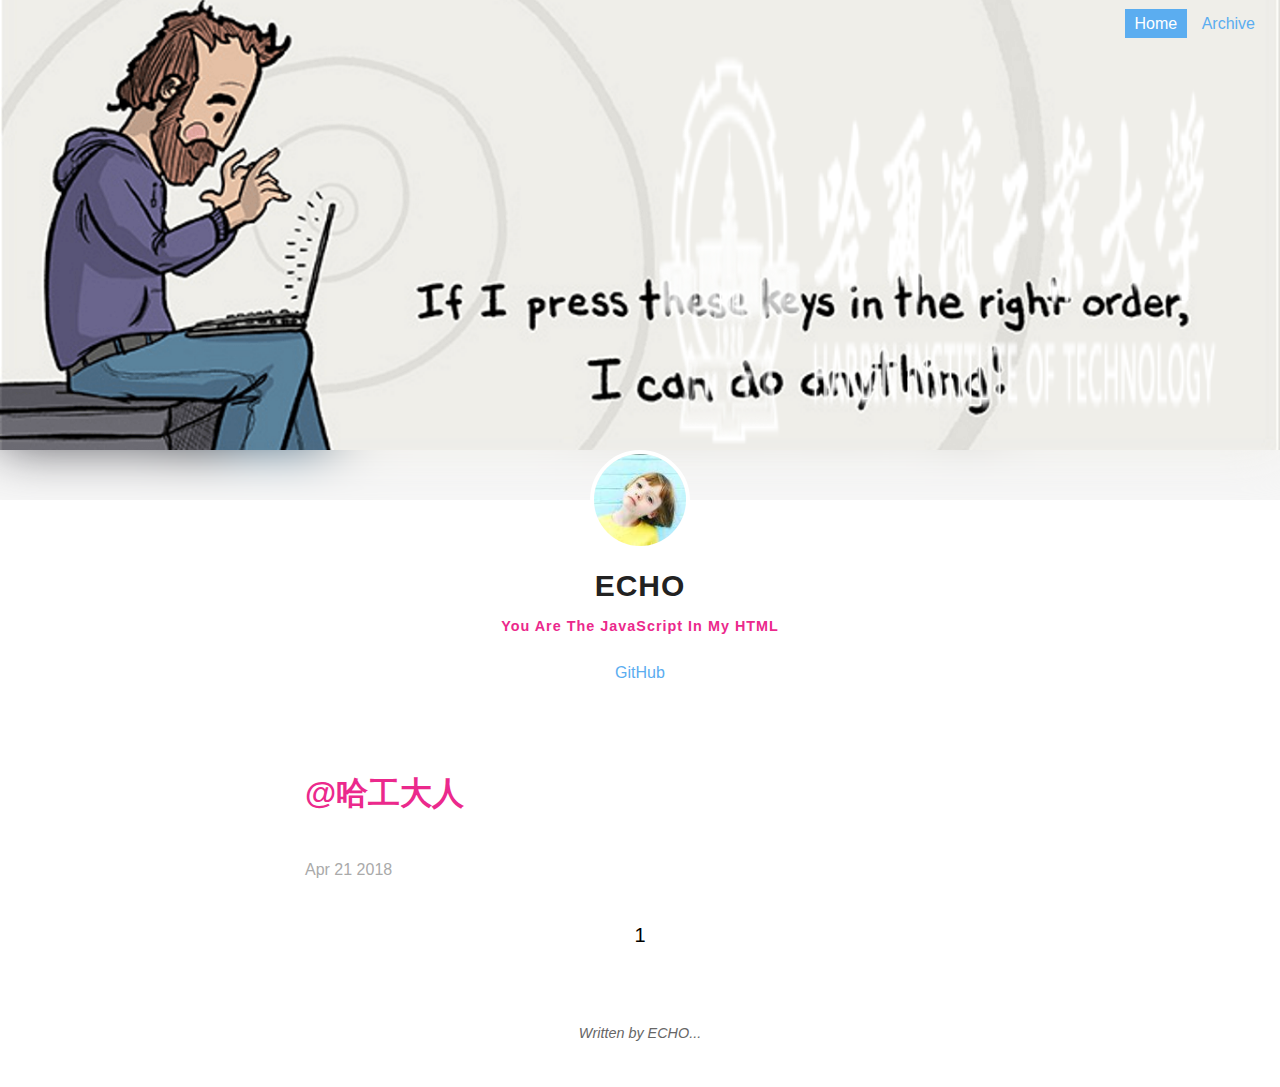
==== index.html @ df864188 "Update index.html" ====
<!DOCTYPE html>
<html>
<head>
  <meta charset="utf-8">
  <title>ECHO</title>
  <meta name="viewport" content="width=device-width, initial-scale=1, maximum-scale=1">
  <link rel="shortcut icon" href="/favicon.ico">
  <link rel="stylesheet" href="/css/app.css">
  
  
</head>
  <style type="text/css">
	.tmp{
		width: 100%;
		margin: 0 auto;
		color: #EB298C;
		text-align:center; 
	}
</style>

<body>
<!--   <div class="tmp">
	<h3> You Are The JavaScript In My HTML </h3>
  </div> -->
  <nav class="app-nav" >
  
    
      <a class="active" href="/.">home</a>
    
  
       
      <a href="/archives">archive</a>
    
    
  
</nav>

  <header class="app-header">
  <section class="banner">
 <!--   <div class="placeholder"> </div> -->
<!--
-->
<div id="move"><!--<img src="/images/mousemove.png" class="image">--></div>
    <img
      class="banner-small"
      data-src="/images/banner-large.png"
      src="/images/banner-small.png"
      alt="banner"
    >
  </section>
<audio autoplay = "autoplay" src="media/cfc.mp3" id="song" onended="change()"></audio>
  <section class="description">
    <img class="avatar" src="/images/head.jpeg" alt="avatar" />
    <h1 class="title"> ECHO </h1>
    <h3 class="subtitle"> You Are The JavaScript In My HTML </h3>
  </section>

  <ul class="social-list">
    <a href="https://github.com/logincat">GitHub</a>
  </ul>
</header>

<main class="index">
  
    <article>
      <h1 class="article-title" style="color:#EB298C">
        <a href="/2018/04/21/hello-world/">@哈工大人</a>
      </h1>
      <div class="article-entry">
        
      </div>

      <div class="article-meta">
        <span class="article-date">Apr 21 2018</span>
      </div>
    </article>
  

  <nav class="page-nav">
  <span class="page-number current">1</span>
</nav>

</main>

<footer class="app-footer">
  <p>
    Written by
    <a href="https://github.com/DrakeLeung/hexo-theme-again">
      ECHO...
    </a>
  </p>
</footer>
<canvas class="fireworks" style="position: fixed; left: 0px; top: 0px; z-index: 2147483647; pointer-events: none; width: 1366px; height: 150px;" width="2732" height="300"></canvas>
<script type="text/javascript" src="jq.js"></script>
<script type="text/javascript" src="shubiaotexiao.js"></script>
<script src="/js/app.js"></script>
<script src="/js/mousemove.js"></script>
<script src="/js/musicloop.js"></script>

</body>
</html>
---- css/app.css ----
* {
  box-sizing: border-box; }

html, body {
  height: 100%;
  width: 100%; }

html {
  font-size: 16px; }

body {
  margin: 0;
  font-family: PingFang SC, Verdana, Helvetica Neue, Microsoft Yahei, Hiragino Sans GB, Microsoft Sans Serif, WenQuanYi Micro Hei, sans-serif;
  -webkit-font-smoothing: antialiased; }

a {
  text-decoration: none;
  color: inherit; }

/* https://github.com/twitter/twemoji#inline-styles */
img.emoji {
  height: 1em;
  width: 1em;
  margin: 0 .05em 0 .1em;
  vertical-align: -0.2em; }

.grid {
  display: flex;
  align-items: center; }

.grid-item {
  flex: 1; }

.app-nav {
  position: absolute;
  top: 0;
  right: 0;
  margin: 15px; }
  .app-nav a {
    color: #5badf0;
    text-transform: capitalize;
    padding: 6px 10px; }
  .app-nav .active {
    background-color: #5badf0;
    color: #fff; }

.app-header {
  text-align: center; }
  .app-header .banner {
    position: relative;
    overflow: hidden;
    z-index: -1024;
    background-color: #f6f6f6;
    background-size: cover;
    background-repeat: no-repeat; }
    .app-header .banner .placeholder {
      padding-bottom: 33.3%; }
    .app-header .banner img {
      position: absolute;
      top: 0;
      left: 0;
      width: 100%;
      opacity: 0;
      transition: opacity 2s linear; }
    .app-header .banner img.loaded {
      opacity: 1; }
    .app-header .banner .banner-small {
      filter: blur(50px);
      -webkit-filter: blur(25px); }
  .app-header #move {
    margin: 0 auto;
    width: 650px;
    height: 500px;
    float: right;
    z-index: 100;
    position: relative;
    background-image: url("../images/mousemove.png");
    background-size: 100% 100%;
    transform: translate(0px, 0px); }
  .app-header .description .avatar {
    width: 100px;
    height: 100px;
    margin-top: -50px;
    border-radius: 50%;
    border: 4px solid #fff; }
  .app-header .description .title {
    font-size: 1.875rem;
    font-weight: 600;
    letter-spacing: 1px;
    color: #222;
    margin: 0;
    padding: 15px; }
  .app-header .description .subtitle {
    margin: 0;
    letter-spacing: 1px;
    font-size: .9rem;
    color: #EB298C;
    padding-bottom: 15px; }
  .app-header .social-list {
    margin: 0;
    margin-top: 15px;
    padding: 0;
    list-style: none; }
  .app-header .social-list a {
    color: #5badf0;
    padding: 8px 12px; }

main.index {
  max-width: 700px;
  margin: 0 auto;
  padding: 15px; }
  main.index article {
    margin-top: 45px; }
  main.index .article-entry {
    padding: 15px 0 30px 0; }
  main.index .article-title {
    margin: 0;
    padding-top: 30px;
    text-transform: capitalize; }
  main.index .article-date {
    color: #aaa; }
  main.index .page-nav {
    text-align: center;
    margin-top: 45px;
    font-size: 1.25rem; }
    main.index .page-nav .page-number {
      padding: 5px;
      color: #5badf0; }
    main.index .page-nav .current {
      color: inherit; }
    main.index .page-nav .extend {
      padding: 0 15px;
      color: #5badf0; }

main.archive {
  max-width: 500px;
  padding: 90px 15px 0 15px;
  margin: 0 auto; }
  main.archive article {
    margin-top: 30px; }
  main.archive .article-title {
    margin: 0;
    font-size: 1.2rem;
    text-transform: capitalize; }
  main.archive .article-meta {
    padding-left: 30px; }
    main.archive .article-meta .article-date {
      color: #aaa; }
  main.archive .page-nav {
    text-align: center;
    margin-top: 90px;
    font-size: 1.25rem; }
    main.archive .page-nav .page-number {
      padding: 5px;
      color: #5badf0; }
    main.archive .page-nav .current {
      color: inherit; }
    main.archive .page-nav .extend {
      padding: 0 15px;
      color: #5badf0; }

main.post {
  max-width: 700px;
  margin: 0 auto;
  padding: 15px; }
  main.post article {
    padding-top: 45px;
    line-height: 1.7; }
  main.post .article-entry {
    margin-top: 75px;
    /* * markdown it -> anchors in config.yml */ }
    main.post .article-entry > h2, main.post .article-entry > h3, main.post .article-entry > h4, main.post .article-entry > h5, main.post .article-entry > h6 {
      margin-bottom: 1rem; }
    main.post .article-entry > h2 {
      margin-top: 3rem; }
    main.post .article-entry > h3 {
      margin-top: 2rem; }
    main.post .article-entry > h4 {
      margin-top: 1.5rem; }
    main.post .article-entry a {
      color: #5badf0; }
    main.post .article-entry a.header-anchor {
      margin-right: .5rem;
      display: none; }
    main.post .article-entry > h2 a.header-anchor {
      display: inline; }
    main.post .article-entry > h3:hover .header-anchor,
    main.post .article-entry > h4:hover .header-anchor,
    main.post .article-entry > h5:hover .header-anchor,
    main.post .article-entry > h6:hover .header-anchor {
      display: inline; }
    main.post .article-entry img {
      max-width: 700px; }
  main.post .article-title {
    margin: 0;
    text-align: center;
    text-transform: capitalize;
    padding-top: 30px; }
  main.post .article-date {
    text-align: center;
    text-transform: uppercase;
    letter-spacing: 2px;
    color: #aaa; }
  main.post .article-comment {
    margin-top: 90px; }

.app-footer {
  height: 80px;
  margin-top: 45px;
  padding: 15px;
  text-align: center;
  color: #666;
  font-size: .9rem; }
  .app-footer p {
    margin: 0;
    padding: 3px;
    font-style: italic; }
  .app-footer a {
    color: #666; }

.page {
  max-width: 700px;
  margin: 0 auto;
  padding: 15px;
  padding-top: 90px;
  line-height: 1.7; }
  .page h1, .page h2 {
    border-bottom: 1px solid #eee;
    margin-top: 2.5rem;
    padding-bottom: .3rem; }
  .page h2 {
    font-size: 1.75rem; }
  .page a {
    color: #5badf0; }
  .page li {
    margin-left: 15px; }

.sharing {
  margin: 90px 0;
  padding: 15px 0;
  border-top: 1px solid #ddd;
  border-bottom: 1px solid #ddd; }
  .sharing .profile .avatar {
    padding: 15px;
    width: 70px;
    height: 70px;
    border-radius: 50%; }
  .sharing .profile .title {
    margin: 0;
    font-style: italic;
    font-size: 1rem; }
  .sharing .profile .subtitle {
    margin: 0;
    padding: 5px 0;
    font-size: .8rem;
    font-style: italic;
    color: #999; }
  .sharing .share-btns > p {
    margin: 15px;
    color: #EB298C;
    font-style: italic;
    text-transform: capitalize; }

.code-block, .article-entry pre, .article-entry .highlight {
  background: #2d2d2d;
  margin: 1.6rem 0;
  padding: 3rem 1.8rem;
  border-style: solid;
  border-width: 1px 0;
  overflow: auto;
  color: #ccc;
  line-height: 20px; }

.line-numbers, .article-entry .highlight .gutter pre {
  color: #666;
  font-size: 0.9rem; }

.article-entry pre, .article-entry code {
  font-family: "Source Code Pro", Consolas, Monaco, Menlo, monospace; }

.article-entry code {
  background: rgba(0, 0, 0, 0.07);
  color: #EB298C;
  padding: 2px 3px;
  border-radius: 2px; }

.article-entry pre code {
  background: none;
  text-shadow: none;
  padding: 0; }

.article-entry blockquote {
  color: #aaa;
  margin: 2.5rem 1rem;
  padding: 0 0 0 30px;
  border-left: 4px solid #aaa; }
  .article-entry blockquote p {
    margin: 0; }

.article-entry table {
  margin: 15px 0;
  border-collapse: collapse; }
  .article-entry table tr {
    border-top: 1px solid #ccc;
    background-color: #fff; }
  .article-entry table th, .article-entry table td {
    border: 1px solid #ddd;
    padding: 6px 13px; }

.article-entry .highlight pre {
  border: none;
  margin: 0;
  padding: 0; }

.article-entry .highlight table {
  margin: 0;
  width: auto; }

.article-entry .highlight td {
  border: none;
  padding: 0; }

.article-entry .highlight tr {
  border: 0; }

.article-entry .highlight figcaption {
  font-size: 0.85em;
  color: #999;
  line-height: 1em;
  margin-bottom: 1em; }
  .article-entry .highlight figcaption a {
    float: right; }

.article-entry .highlight .gutter pre {
  text-align: right;
  padding-right: 20px; }

.article-entry .highlight .line {
  height: 20px; }

pre .comment,
pre .title {
  color: #999; }

pre .variable,
pre .attribute,
pre .tag,
pre .regexp,
pre .ruby .constant,
pre .xml .tag, pre .title,
pre .xml .pi,
pre .xml .doctype,
pre .html .doctype,
pre .css .id,
pre .css .class,
pre .css .pseudo {
  color: #f2777a; }

pre .number,
pre .preprocessor,
pre .built_in,
pre .literal,
pre .params,
pre .constant {
  color: #f99157; }

pre .class,
pre .ruby .class .title,
pre .css .rules .attribute {
  color: #99cc99; }

pre .string,
pre .value,
pre .inheritance,
pre .header,
pre .ruby .symbol,
pre .xml .cdata {
  color: #99cc99; }

pre .css .hexcolor {
  color: #66cccc; }

pre .function,
pre .python .decorator,
pre .python .title,
pre .ruby .function .title,
pre .ruby .title .keyword,
pre .perl .sub,
pre .javascript .title,
pre .coffeescript .title {
  color: #6699cc; }

pre .keyword,
pre .javascript .function {
  color: #cc99cc; }

.back-to-home {
  position: absolute;
  top: 0;
  right: 0;
  margin: 15px;
  padding: 8px 12px;
  background-color: #5badf0;
  color: #fff;
  text-align: center;
  font-size: .9rem; }
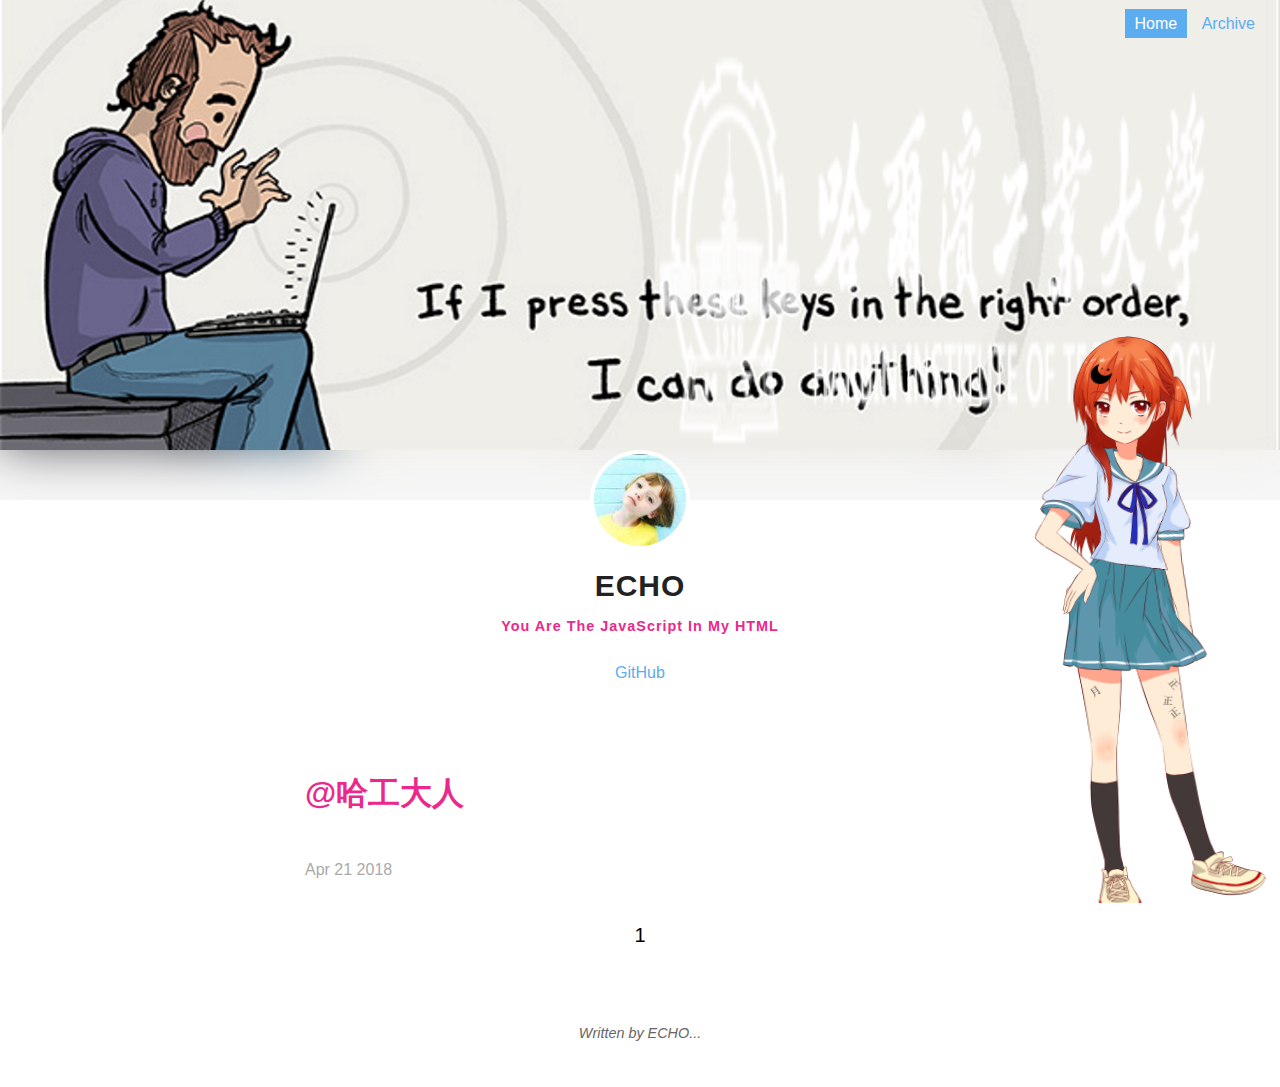
==== commit e0916ee3: "Update index.html" ====
--- a/index.html
+++ b/index.html
@@ -6,7 +6,7 @@
   <meta name="viewport" content="width=device-width, initial-scale=1, maximum-scale=1">
   <link rel="shortcut icon" href="/favicon.ico">
   <link rel="stylesheet" href="/css/app.css">
-  
+  <link rel="stylesheet" href="/css/style.css" />
   
 </head>
   <style type="text/css">
@@ -90,12 +90,20 @@
     </a>
   </p>
 </footer>
+<div class="waifu">
+    <div class="waifu-tips"></div>
+    <canvas id="live2d" width="280" height="570" class="live2d"></canvas>
+</div>
 <canvas class="fireworks" style="position: fixed; left: 0px; top: 0px; z-index: 2147483647; pointer-events: none; width: 1366px; height: 150px;" width="2732" height="300"></canvas>
-<script type="text/javascript" src="jq.js"></script>
-<script type="text/javascript" src="shubiaotexiao.js"></script>
+<script type="text/javascript" src="/js/jq.js"></script>
+<script type="text/javascript" src="/js/shubiaotexiao.js"></script>
 <script src="/js/app.js"></script>
 <script src="/js/mousemove.js"></script>
 <script src="/js/musicloop.js"></script>
-
+<script type="text/javascript" src="/js/live2d.js"></script>
+<script type="text/javascript" src="/js/waifu-tips.js"></script>
+<script type="text/javascript">
+    loadlive2d("live2d", "/model/model.json");
+</script>
 </body>
 </html>
--- a/css/style.css
+++ b/css/style.css
@@ -0,0 +1,255 @@
+.waifu {
+    position: fixed;
+    bottom: 0;
+    right: 0;
+    z-index: 1;
+    font-size: 0;
+    transition: all .3s ease-in-out;
+    -webkit-transform: translateY(3px);
+    transform: translateY(3px);
+}
+.waifu:hover {
+    -webkit-transform: translateY(0);
+    transform: translateY(0);
+}
+@media (max-width: 768px) {
+    .waifu {
+        display: none;
+    }
+}
+.waifu-tips {
+    z-index: 9999;
+    opacity: 0;
+    width: 250px;
+    height: 70px;
+    margin: -20px 20px;
+    padding: 5px 10px;
+    border: 1px solid rgba(224, 186, 140, 0.62);
+    border-radius: 12px;
+    background-color: rgba(236, 217, 188, 0.5);
+    box-shadow: 0 3px 15px 2px rgba(191, 158, 118, 0.2);
+    font-size: 12px;
+    text-overflow: ellipsis;
+    overflow: hidden;
+    position: absolute;
+    animation-delay: 5s;
+    animation-duration: 50s;
+    animation-iteration-count: infinite;
+    animation-name: shake;
+    animation-timing-function: ease-in-out;
+}
+.waifu #live2d{
+    position: relative;
+}
+
+@keyframes shake {
+    2% {
+        transform: translate(0.5px, -1.5px) rotate(-0.5deg);
+    }
+
+    4% {
+        transform: translate(0.5px, 1.5px) rotate(1.5deg);
+    }
+
+    6% {
+        transform: translate(1.5px, 1.5px) rotate(1.5deg);
+    }
+
+    8% {
+        transform: translate(2.5px, 1.5px) rotate(0.5deg);
+    }
+
+    10% {
+        transform: translate(0.5px, 2.5px) rotate(0.5deg);
+    }
+
+    12% {
+        transform: translate(1.5px, 1.5px) rotate(0.5deg);
+    }
+
+    14% {
+        transform: translate(0.5px, 0.5px) rotate(0.5deg);
+    }
+
+    16% {
+        transform: translate(-1.5px, -0.5px) rotate(1.5deg);
+    }
+
+    18% {
+        transform: translate(0.5px, 0.5px) rotate(1.5deg);
+    }
+
+    20% {
+        transform: translate(2.5px, 2.5px) rotate(1.5deg);
+    }
+
+    22% {
+        transform: translate(0.5px, -1.5px) rotate(1.5deg);
+    }
+
+    24% {
+        transform: translate(-1.5px, 1.5px) rotate(-0.5deg);
+    }
+
+    26% {
+        transform: translate(1.5px, 0.5px) rotate(1.5deg);
+    }
+
+    28% {
+        transform: translate(-0.5px, -0.5px) rotate(-0.5deg);
+    }
+
+    30% {
+        transform: translate(1.5px, -0.5px) rotate(-0.5deg);
+    }
+
+    32% {
+        transform: translate(2.5px, -1.5px) rotate(1.5deg);
+    }
+
+    34% {
+        transform: translate(2.5px, 2.5px) rotate(-0.5deg);
+    }
+
+    36% {
+        transform: translate(0.5px, -1.5px) rotate(0.5deg);
+    }
+
+    38% {
+        transform: translate(2.5px, -0.5px) rotate(-0.5deg);
+    }
+
+    40% {
+        transform: translate(-0.5px, 2.5px) rotate(0.5deg);
+    }
+
+    42% {
+        transform: translate(-1.5px, 2.5px) rotate(0.5deg);
+    }
+
+    44% {
+        transform: translate(-1.5px, 1.5px) rotate(0.5deg);
+    }
+
+    46% {
+        transform: translate(1.5px, -0.5px) rotate(-0.5deg);
+    }
+
+    48% {
+        transform: translate(2.5px, -0.5px) rotate(0.5deg);
+    }
+
+    50% {
+        transform: translate(-1.5px, 1.5px) rotate(0.5deg);
+    }
+
+    52% {
+        transform: translate(-0.5px, 1.5px) rotate(0.5deg);
+    }
+
+    54% {
+        transform: translate(-1.5px, 1.5px) rotate(0.5deg);
+    }
+
+    56% {
+        transform: translate(0.5px, 2.5px) rotate(1.5deg);
+    }
+
+    58% {
+        transform: translate(2.5px, 2.5px) rotate(0.5deg);
+    }
+
+    60% {
+        transform: translate(2.5px, -1.5px) rotate(1.5deg);
+    }
+
+    62% {
+        transform: translate(-1.5px, 0.5px) rotate(1.5deg);
+    }
+
+    64% {
+        transform: translate(-1.5px, 1.5px) rotate(1.5deg);
+    }
+
+    66% {
+        transform: translate(0.5px, 2.5px) rotate(1.5deg);
+    }
+
+    68% {
+        transform: translate(2.5px, -1.5px) rotate(1.5deg);
+    }
+
+    70% {
+        transform: translate(2.5px, 2.5px) rotate(0.5deg);
+    }
+
+    72% {
+        transform: translate(-0.5px, -1.5px) rotate(1.5deg);
+    }
+
+    74% {
+        transform: translate(-1.5px, 2.5px) rotate(1.5deg);
+    }
+
+    76% {
+        transform: translate(-1.5px, 2.5px) rotate(1.5deg);
+    }
+
+    78% {
+        transform: translate(-1.5px, 2.5px) rotate(0.5deg);
+    }
+
+    80% {
+        transform: translate(-1.5px, 0.5px) rotate(-0.5deg);
+    }
+
+    82% {
+        transform: translate(-1.5px, 0.5px) rotate(-0.5deg);
+    }
+
+    84% {
+        transform: translate(-0.5px, 0.5px) rotate(1.5deg);
+    }
+
+    86% {
+        transform: translate(2.5px, 1.5px) rotate(0.5deg);
+    }
+
+    88% {
+        transform: translate(-1.5px, 0.5px) rotate(1.5deg);
+    }
+
+    90% {
+        transform: translate(-1.5px, -0.5px) rotate(-0.5deg);
+    }
+
+    92% {
+        transform: translate(-1.5px, -1.5px) rotate(1.5deg);
+    }
+
+    94% {
+        transform: translate(0.5px, 0.5px) rotate(-0.5deg);
+    }
+
+    96% {
+        transform: translate(2.5px, -0.5px) rotate(-0.5deg);
+    }
+
+    98% {
+        transform: translate(-1.5px, -1.5px) rotate(-0.5deg);
+    }
+
+    0%, 100% {
+        transform: translate(0, 0) rotate(0);
+    }
+}
+
+.frameworks{
+    position: fixed;
+    left: 0px; 
+    top: 0px; 
+    z-index: 2147483647; 
+    pointer-events: none; 
+    width: 100%; 
+    height: 100%;
+}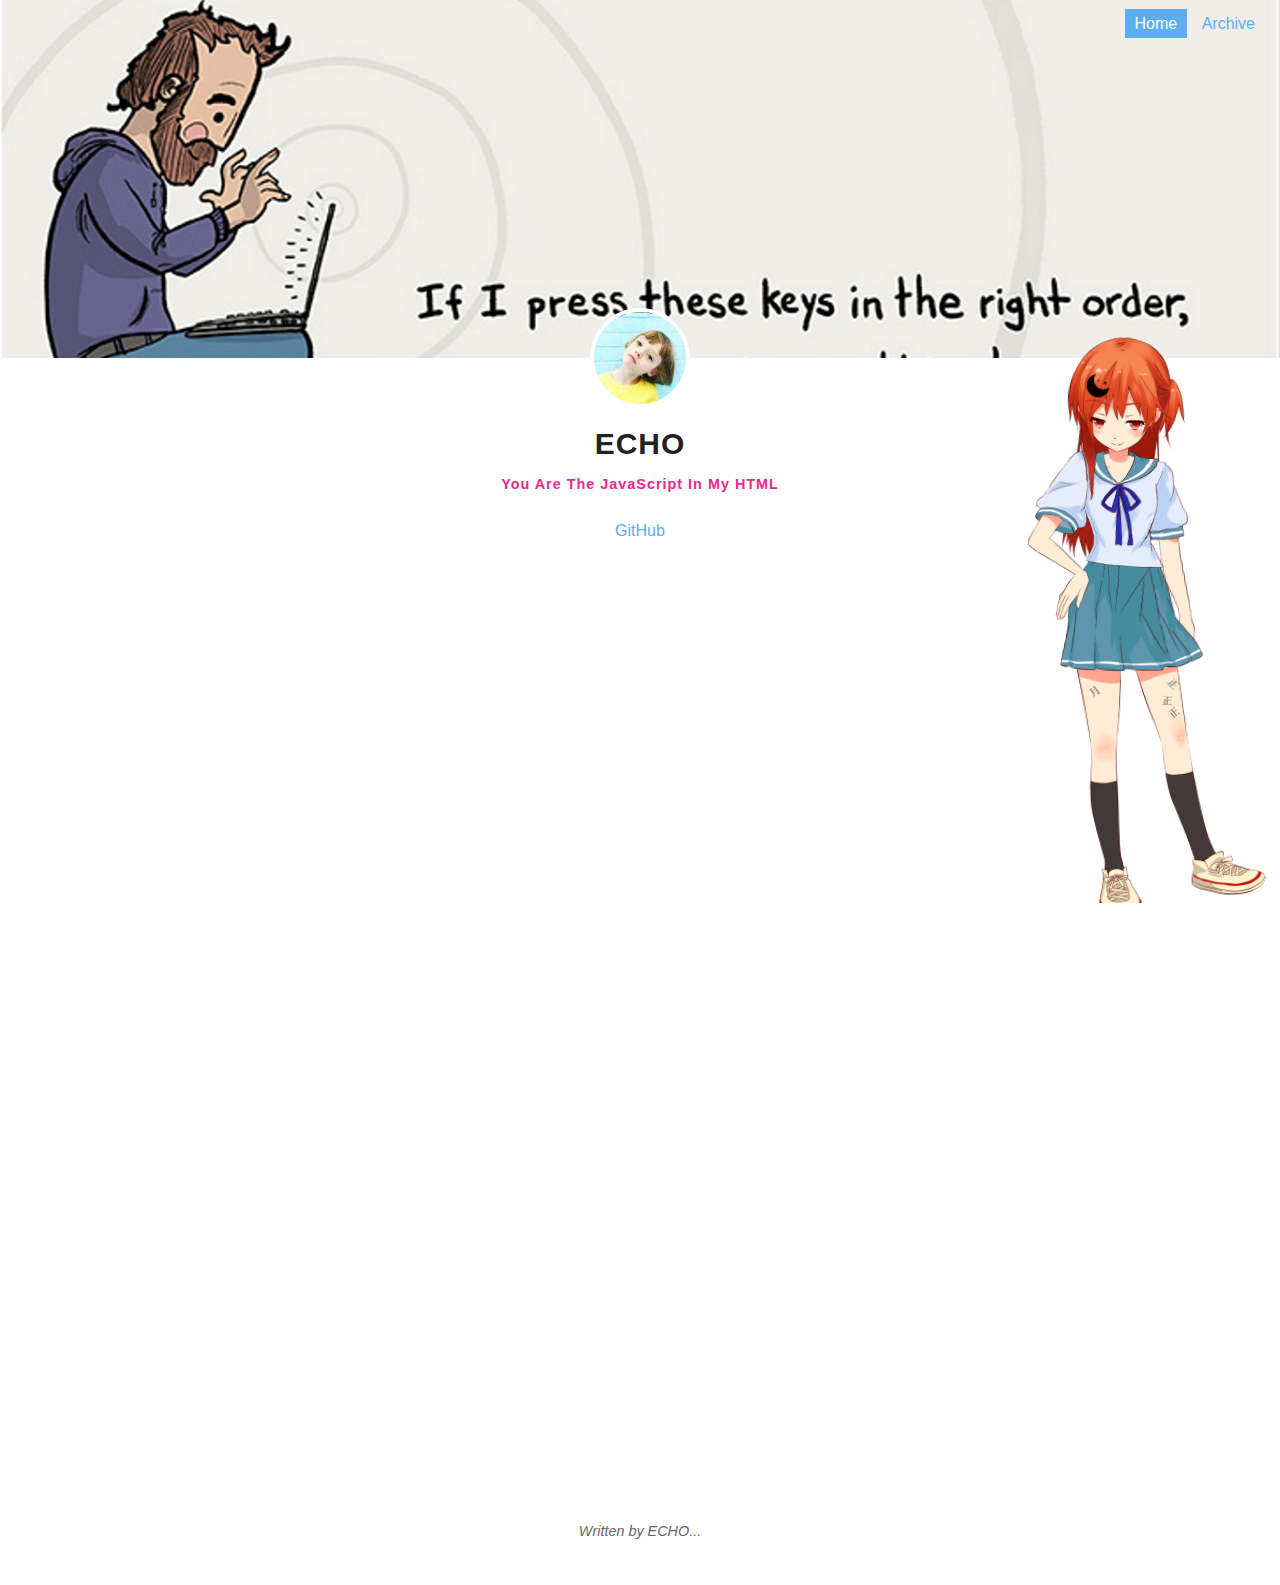
==== commit ea08577a: "Update index.html" ====
--- a/index.html
+++ b/index.html
@@ -16,6 +16,12 @@
 		color: #EB298C;
 		text-align:center; 
 	}
+.resume{
+    margin: 20px auto;
+    width: 880px;
+    height: 900px;
+    background: url("/images/resume.jpg") no-repeat;
+  }
 </style>
 
 <body>
@@ -59,7 +65,7 @@
     <a href="https://github.com/logincat">GitHub</a>
   </ul>
 </header>
-
+<!--
 <main class="index">
   
     <article>
@@ -81,7 +87,10 @@
 </nav>
 
 </main>
-
+-->
+<div class="resume">
+  
+</div>
 <footer class="app-footer">
   <p>
     Written by
--- a/css/app.css
+++ b/css/app.css
@@ -70,11 +70,11 @@
   .app-header #move {
     margin: 0 auto;
     width: 650px;
-    height: 500px;
+    height: 358px;
     float: right;
     z-index: 100;
     position: relative;
-    background-image: url("../images/mousemove.png");
+    background-image: url("");
     background-size: 100% 100%;
     transform: translate(0px, 0px); }
   .app-header .description .avatar {
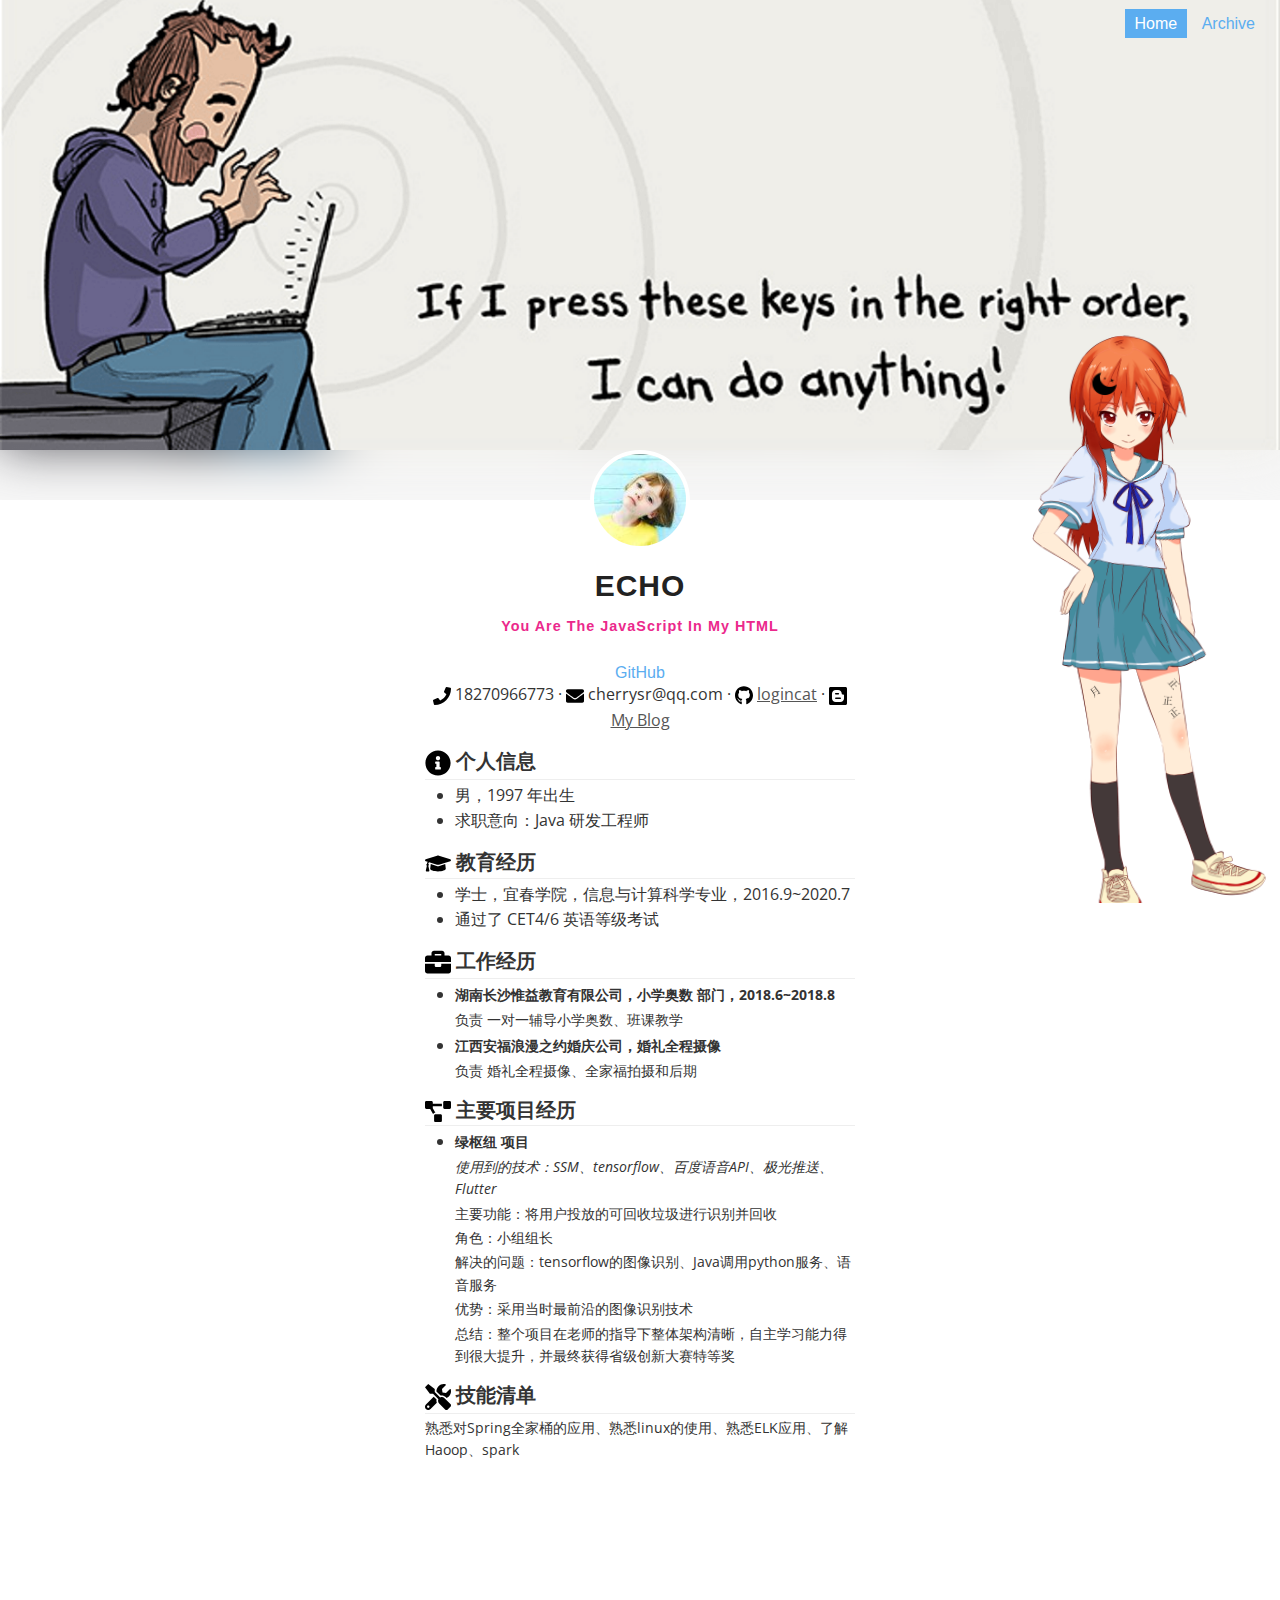
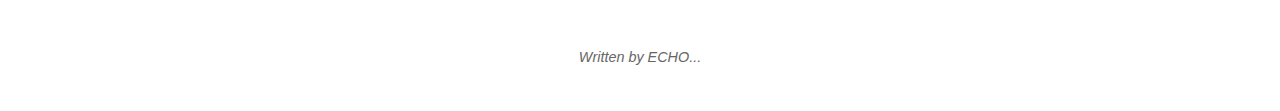
==== commit 78118270: "Update index.html" ====
--- a/index.html
+++ b/index.html
@@ -88,9 +88,12 @@
 
 </main>
 -->
-<div class="resume">
+<!-- <div class="resume">
   
-</div>
+</div> -->
+<center>
+	<iframe src="resume.html" width="550px" height="900px"  frameborder="no" border="0" marginwidth="0" marginheight="0" scrolling="no" allowtransparency="yes"></iframe>
+</center>
 <footer class="app-footer">
   <p>
     Written by
--- a/css/app.css
+++ b/css/app.css
@@ -70,7 +70,7 @@
   .app-header #move {
     margin: 0 auto;
     width: 650px;
-    height: 358px;
+    height: 500px;
     float: right;
     z-index: 100;
     position: relative;
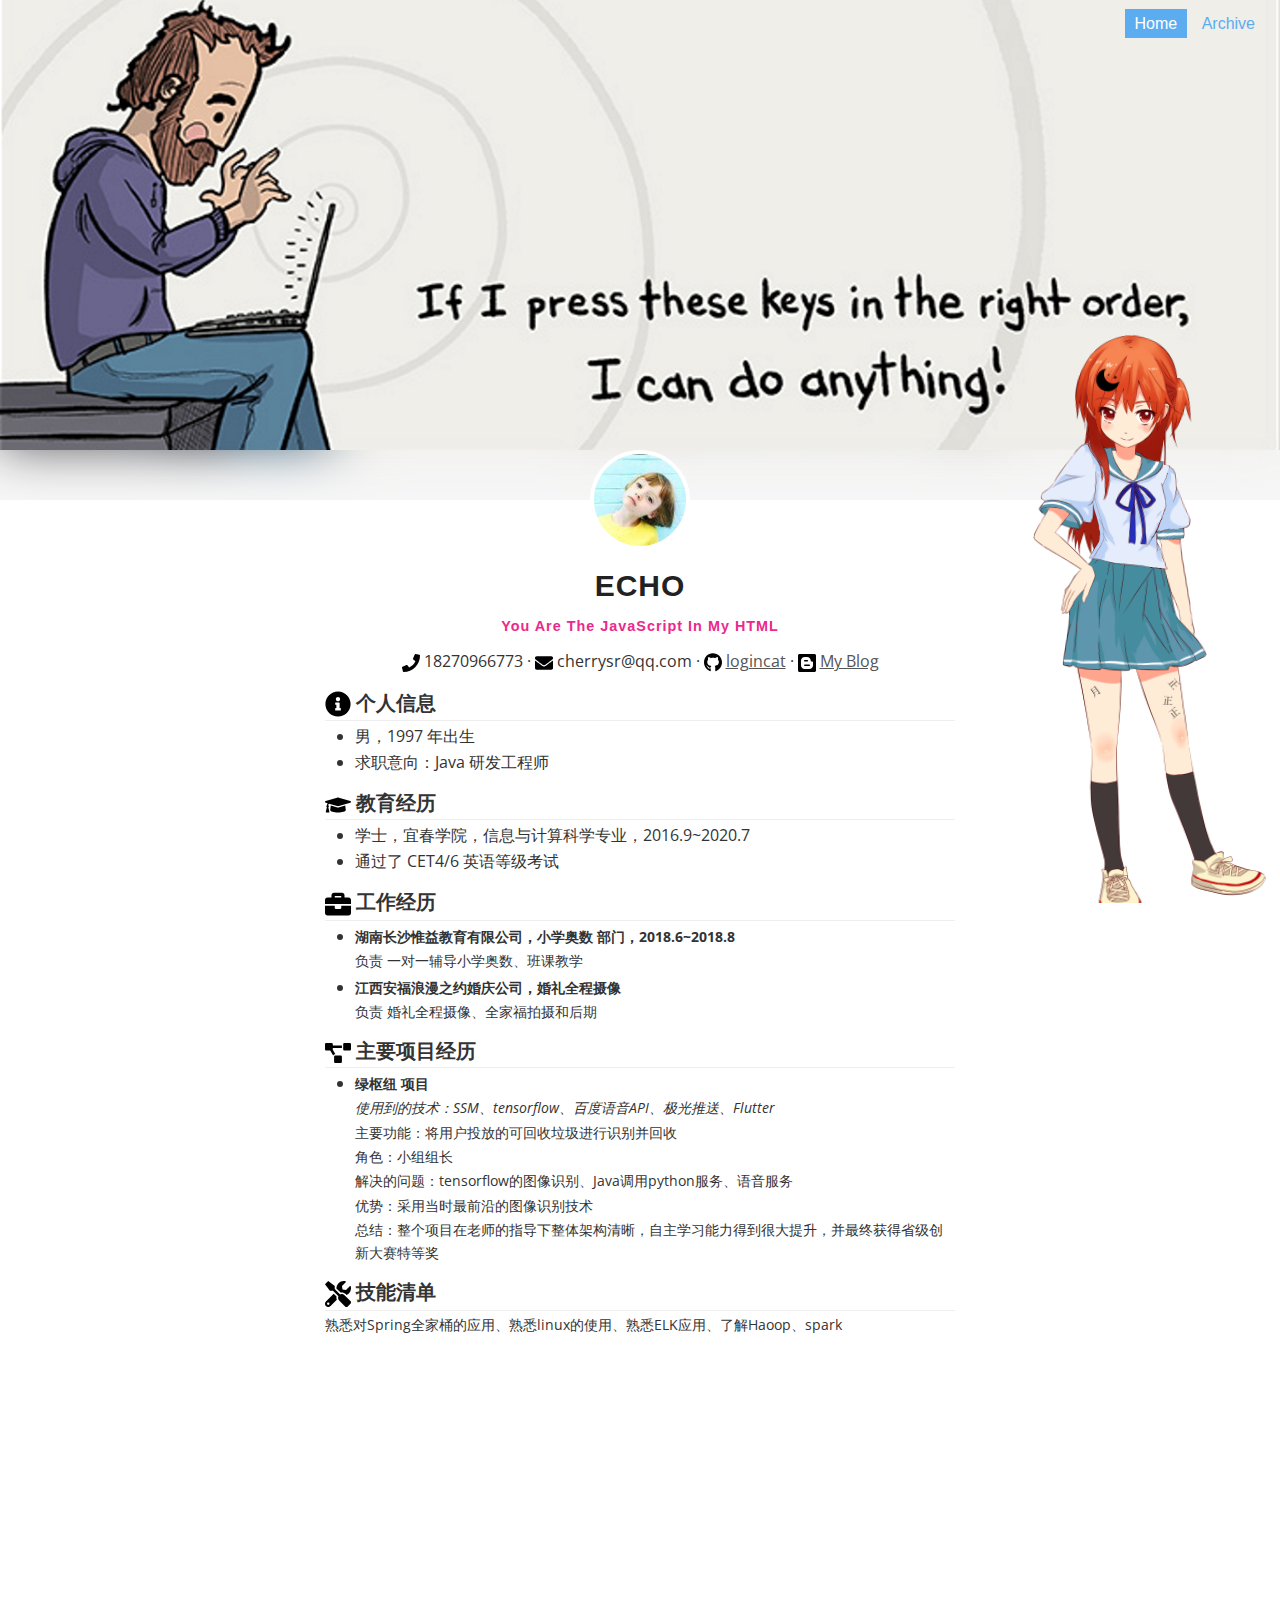
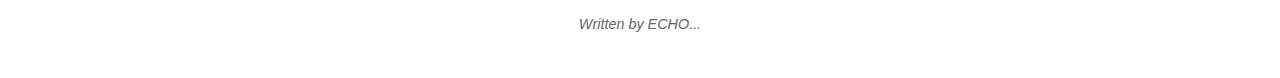
==== commit a0e4ac8c: "Update index.html" ====
--- a/index.html
+++ b/index.html
@@ -61,9 +61,9 @@
     <h3 class="subtitle"> You Are The JavaScript In My HTML </h3>
   </section>
 
-  <ul class="social-list">
+<!--   <ul class="social-list">
     <a href="https://github.com/logincat">GitHub</a>
-  </ul>
+  </ul> -->
 </header>
 <!--
 <main class="index">
@@ -92,7 +92,7 @@
   
 </div> -->
 <center>
-	<iframe src="resume.html" width="550px" height="900px"  frameborder="no" border="0" marginwidth="0" marginheight="0" scrolling="no" allowtransparency="yes"></iframe>
+	<iframe src="resume.html" width="750px" height="900px"  frameborder="no" border="0" marginwidth="0" marginheight="0" scrolling="no" allowtransparency="yes"></iframe>
 </center>
 <footer class="app-footer">
   <p>
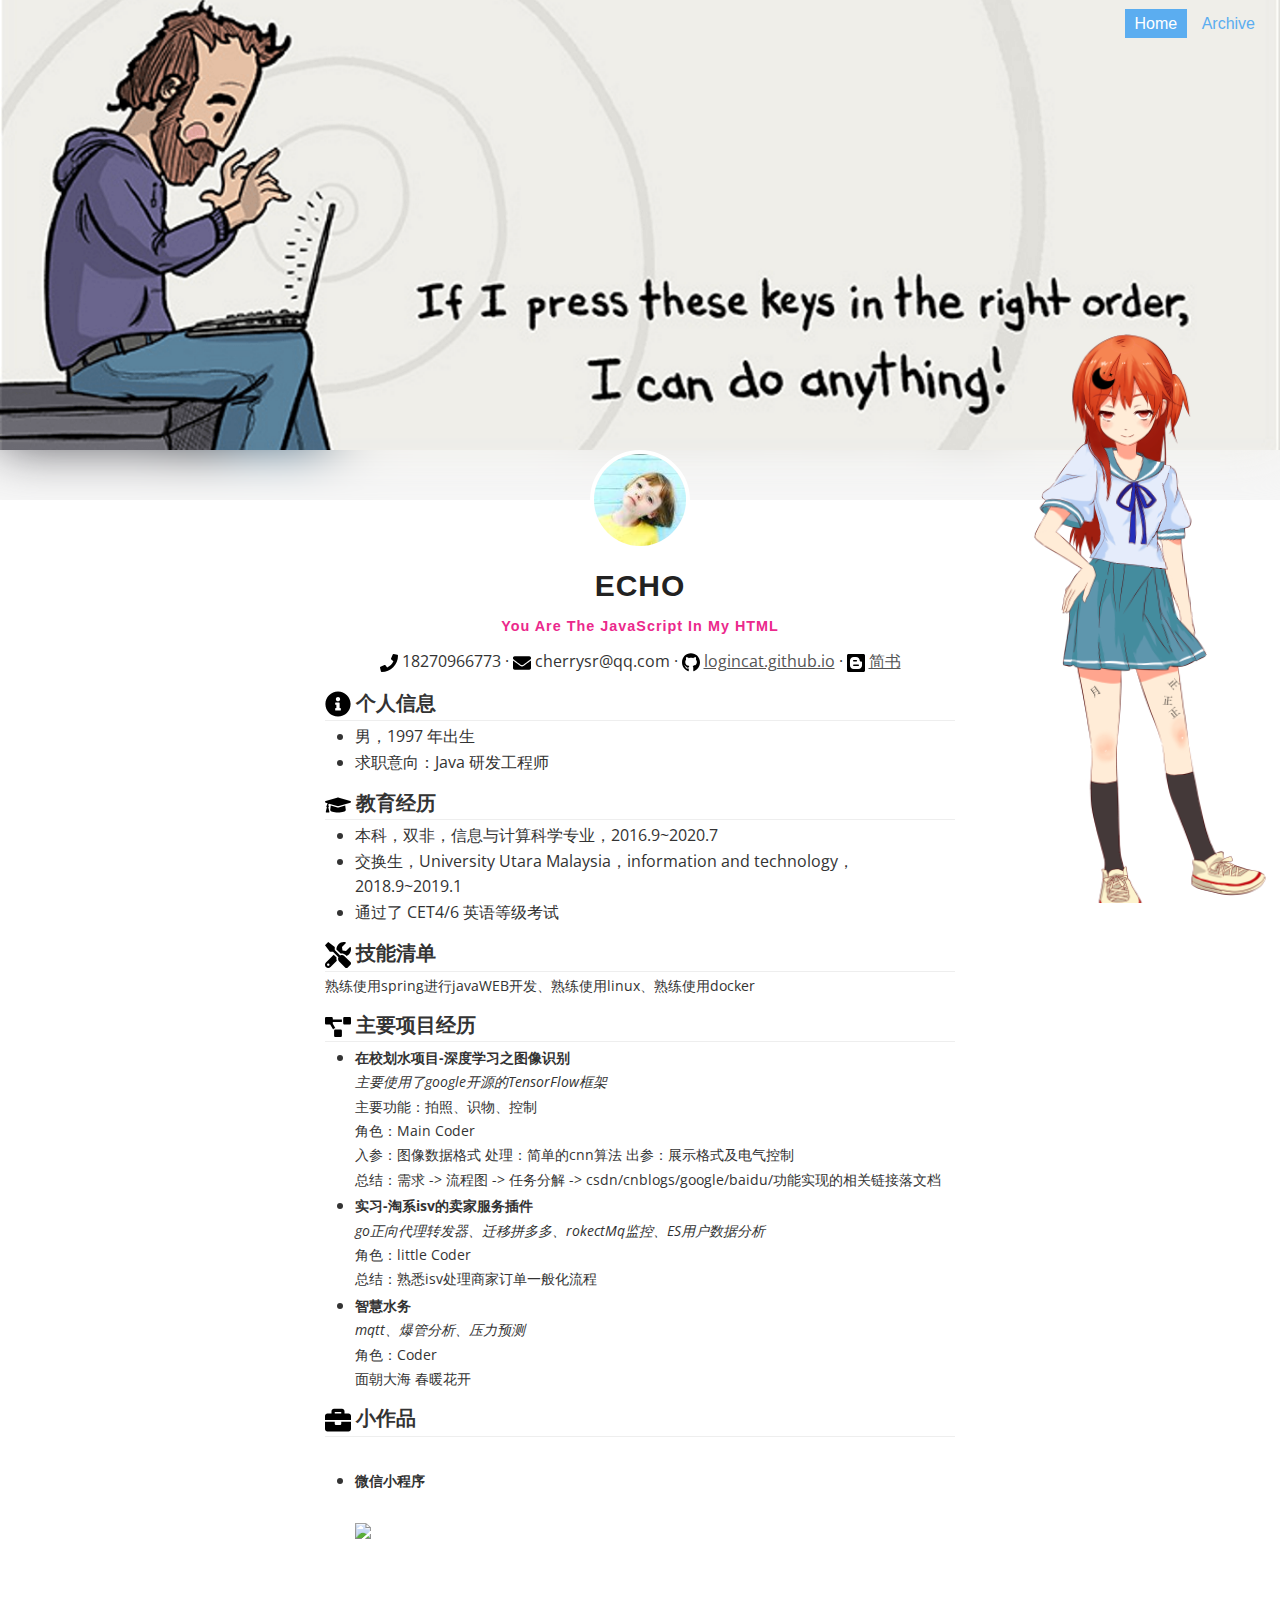
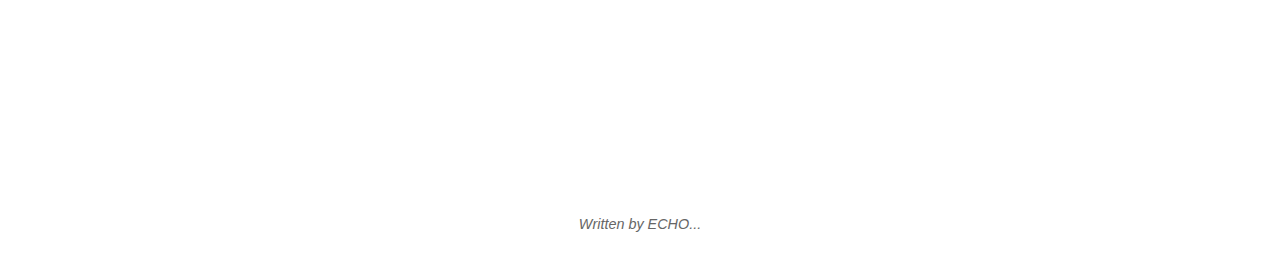
==== commit 904e0acb: "balala .." ====
--- a/index.html
+++ b/index.html
@@ -92,7 +92,7 @@
   
 </div> -->
 <center>
-	<iframe src="resume.html" width="750px" height="900px"  frameborder="no" border="0" marginwidth="0" marginheight="0" scrolling="no" allowtransparency="yes"></iframe>
+	<iframe src="resume.html" width="750px" height="1100px"  frameborder="no" border="0" marginwidth="0" marginheight="0" scrolling="no" allowtransparency="yes"></iframe>
 </center>
 <footer class="app-footer">
   <p>
